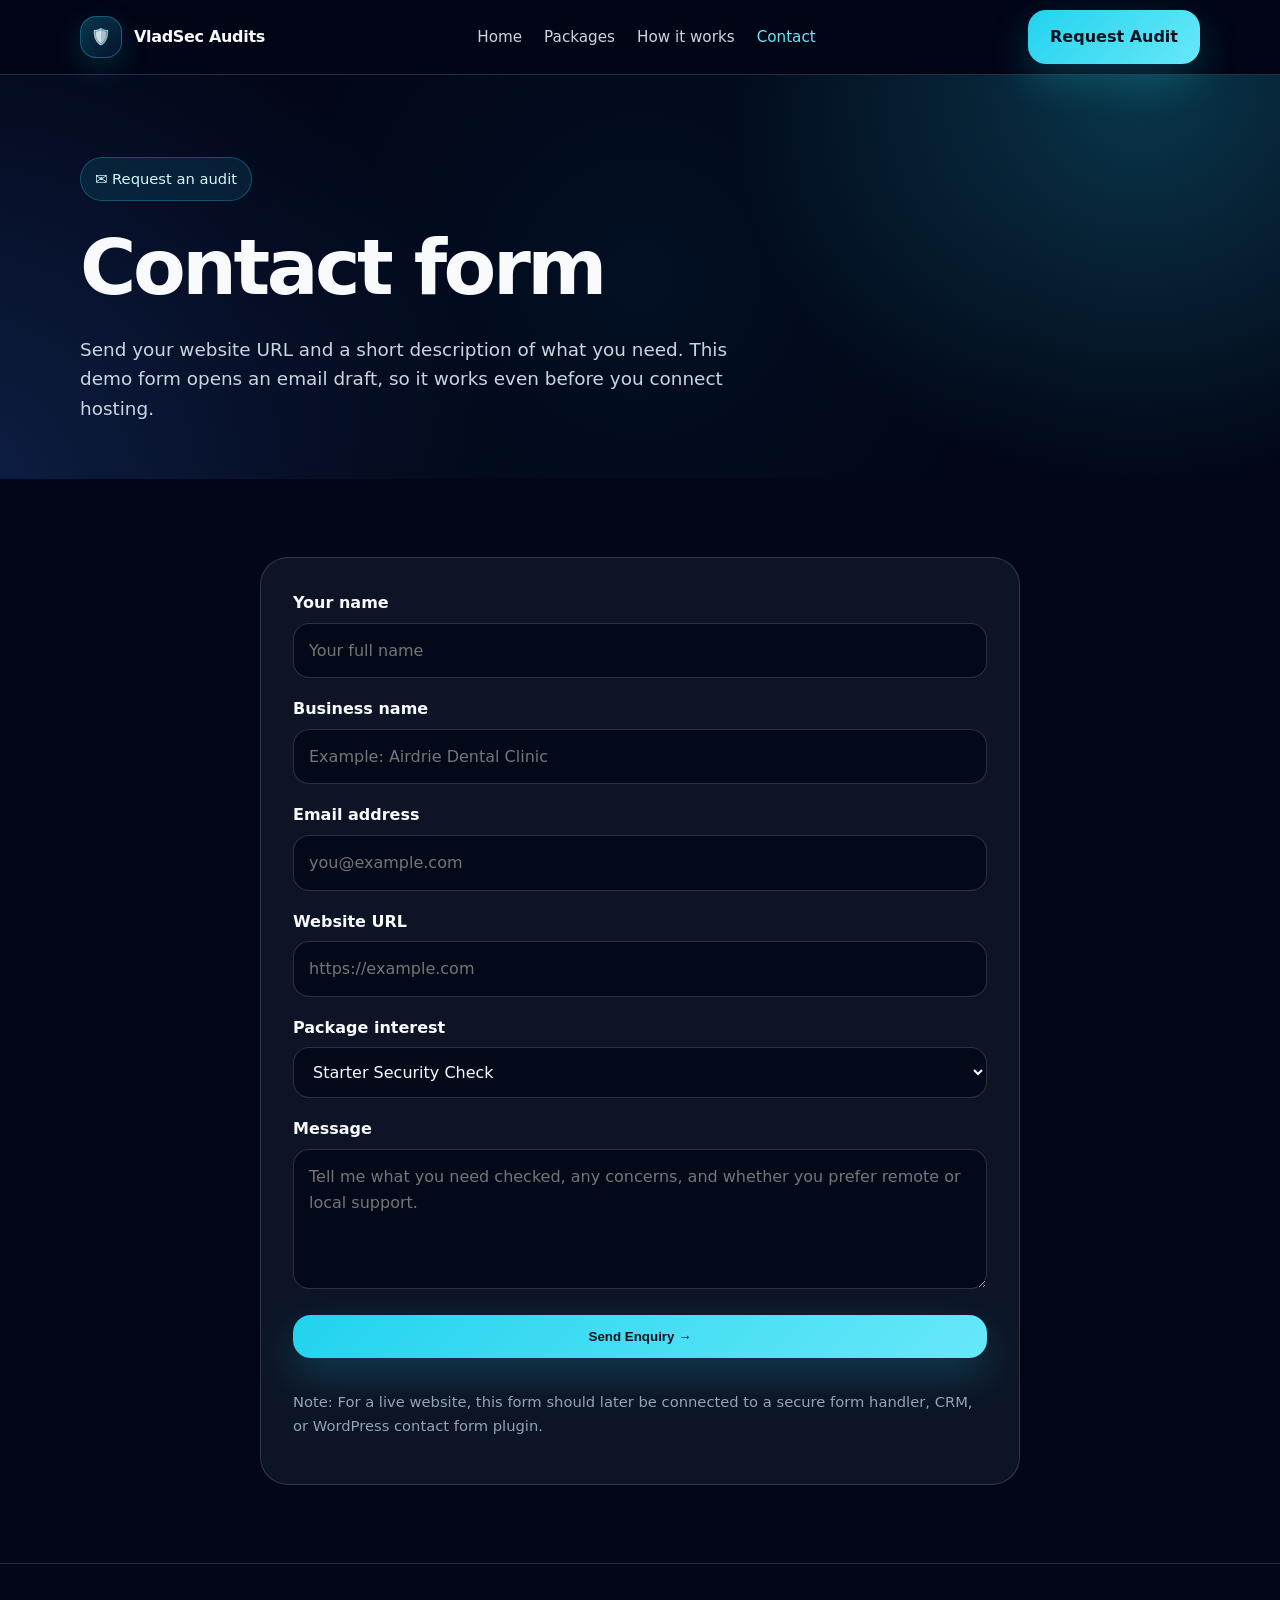
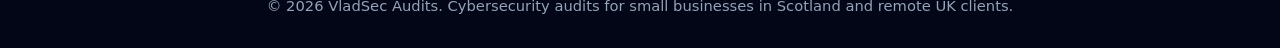
==== contact.html @ 3a075dd9 "Add files via upload" ====
<!DOCTYPE html>
<html lang="en">
<head>
  <meta charset="UTF-8" />
  <meta name="viewport" content="width=device-width, initial-scale=1.0" />
  <title>Contact | VladSec Audits</title>
  <link rel="stylesheet" href="styles.css" />
</head>
<body>
  
<header>
  <div class="container nav">
    <a href="index.html" class="brand">
      <span class="logo">🛡️</span>
      <span>VladSec Audits</span>
    </a>
    <nav class="nav-links">
      <a href="index.html" class="">Home</a>
      <a href="packages.html" class="">Packages</a>
      <a href="process.html" class="">How it works</a>
      <a href="contact.html" class="active">Contact</a>
    </nav>
    <a class="btn btn-primary" href="contact.html">Request Audit</a>
  </div>
</header>

  <main>
    <section class="page-hero">
      <div class="container">
        <div class="badge">✉️ Request an audit</div>
        <h1>Contact form</h1>
        <p>
          Send your website URL and a short description of what you need. This demo form opens an email draft, so it works even before you connect hosting.
        </p>
      </div>
    </section>

    <section>
      <div class="container">
        <div class="form-card">
          <form action="mailto:hello@yourbusiness.co.uk" method="post" enctype="text/plain">
            <div>
              <label for="name">Your name</label>
              <input id="name" name="Name" type="text" placeholder="Your full name" required>
            </div>

            <div>
              <label for="business">Business name</label>
              <input id="business" name="Business" type="text" placeholder="Example: Airdrie Dental Clinic">
            </div>

            <div>
              <label for="email">Email address</label>
              <input id="email" name="Email" type="email" placeholder="you@example.com" required>
            </div>

            <div>
              <label for="website">Website URL</label>
              <input id="website" name="Website" type="url" placeholder="https://example.com">
            </div>

            <div>
              <label for="package">Package interest</label>
              <select id="package" name="Package">
                <option>Starter Security Check</option>
                <option>Business Security Audit</option>
                <option>Advanced Audit</option>
                <option>Not sure yet</option>
              </select>
            </div>

            <div>
              <label for="message">Message</label>
              <textarea id="message" name="Message" placeholder="Tell me what you need checked, any concerns, and whether you prefer remote or local support."></textarea>
            </div>

            <button class="btn btn-primary" type="submit">Send Enquiry →</button>
            <p class="form-note">
              Note: For a live website, this form should later be connected to a secure form handler, CRM, or WordPress contact form plugin.
            </p>
          </form>
        </div>
      </div>
    </section>
  </main>
  
<footer>
  <div class="container">
    © 2026 VladSec Audits. Cybersecurity audits for small businesses in Scotland and remote UK clients.
  </div>
</footer>

</body>
</html>
---- styles.css ----
:root {
  --bg: #020617;
  --panel: #0f172a;
  --panel-2: #111827;
  --text: #f8fafc;
  --muted: #cbd5e1;
  --soft: #94a3b8;
  --cyan: #22d3ee;
  --cyan-2: #67e8f9;
  --border: rgba(148, 163, 184, 0.25);
  --shadow: 0 30px 80px rgba(0, 0, 0, 0.45);
  --radius: 28px;
}

* { box-sizing: border-box; }

html { scroll-behavior: smooth; }

body {
  margin: 0;
  font-family: Inter, ui-sans-serif, system-ui, -apple-system, BlinkMacSystemFont, "Segoe UI", sans-serif;
  background: var(--bg);
  color: var(--text);
  line-height: 1.6;
  overflow-x: hidden;
}

a { color: inherit; text-decoration: none; }

.container {
  width: min(1120px, calc(100% - 40px));
  margin: 0 auto;
}

header {
  position: sticky;
  top: 0;
  z-index: 50;
  backdrop-filter: blur(18px);
  background: rgba(2, 6, 23, 0.88);
  border-bottom: 1px solid var(--border);
}

.nav {
  min-height: 74px;
  display: flex;
  align-items: center;
  justify-content: space-between;
  gap: 24px;
}

.brand {
  display: flex;
  align-items: center;
  gap: 12px;
  font-weight: 800;
  letter-spacing: -0.02em;
  white-space: nowrap;
}

.logo {
  width: 42px;
  height: 42px;
  border-radius: 16px;
  display: grid;
  place-items: center;
  background: linear-gradient(135deg, rgba(34, 211, 238, .25), rgba(59, 130, 246, .1));
  border: 1px solid rgba(34, 211, 238, .35);
  box-shadow: 0 10px 30px rgba(34, 211, 238, .16);
}

.nav-links {
  display: flex;
  align-items: center;
  gap: 22px;
  color: var(--muted);
  font-size: 0.95rem;
}

.nav-links a {
  padding: 8px 0;
}

.nav-links a:hover,
.nav-links a.active { color: var(--cyan-2); }

.btn {
  display: inline-flex;
  align-items: center;
  justify-content: center;
  gap: 10px;
  border: 0;
  border-radius: 18px;
  padding: 14px 22px;
  font-weight: 750;
  cursor: pointer;
  transition: transform .18s ease, box-shadow .18s ease, background .18s ease;
}

.btn:hover { transform: translateY(-2px); }

.btn-primary {
  color: #06111f;
  background: linear-gradient(135deg, var(--cyan), var(--cyan-2));
  box-shadow: 0 16px 40px rgba(34, 211, 238, .22);
}

.btn-ghost {
  color: var(--text);
  border: 1px solid var(--border);
  background: rgba(15, 23, 42, .55);
}

.hero {
  position: relative;
  overflow: hidden;
  padding: 90px 0 80px;
}

.hero::before,
.page-hero::before {
  content: "";
  position: absolute;
  inset: -20%;
  background:
    radial-gradient(circle at 78% 15%, rgba(34, 211, 238, .24), transparent 28%),
    radial-gradient(circle at 12% 88%, rgba(59, 130, 246, .20), transparent 32%),
    radial-gradient(circle at 50% 50%, rgba(14, 165, 233, .06), transparent 42%);
  pointer-events: none;
}

.hero-grid {
  position: relative;
  display: grid;
  grid-template-columns: 1.08fr .92fr;
  gap: 54px;
  align-items: center;
}

.badge {
  display: inline-flex;
  align-items: center;
  gap: 9px;
  padding: 9px 14px;
  border-radius: 999px;
  background: rgba(34, 211, 238, .10);
  border: 1px solid rgba(34, 211, 238, .28);
  color: #cffafe;
  font-size: .92rem;
  margin-bottom: 26px;
}

h1, h2, h3 {
  margin: 0;
  line-height: 1.07;
  letter-spacing: -0.045em;
}

h1 { font-size: clamp(2.6rem, 6vw, 5.3rem); max-width: 780px; }
h2 { font-size: clamp(2rem, 4vw, 3.2rem); }
h3 { font-size: 1.35rem; }

.hero p,
.page-hero p {
  color: var(--muted);
  margin: 26px 0 0;
  font-size: 1.15rem;
  max-width: 680px;
}

.hero-actions {
  margin-top: 34px;
  display: flex;
  flex-wrap: wrap;
  gap: 14px;
}

.hero-card, .card, .price-card, .step-card, .trust-card, .form-card {
  border: 1px solid var(--border);
  background: rgba(15, 23, 42, .72);
  border-radius: var(--radius);
  box-shadow: var(--shadow);
}

.hero-card { padding: 34px; }

.icon-box {
  width: 62px;
  height: 62px;
  border-radius: 22px;
  display: grid;
  place-items: center;
  background: rgba(34, 211, 238, .10);
  border: 1px solid rgba(34, 211, 238, .25);
  font-size: 1.8rem;
}

.check-list {
  margin-top: 26px;
  display: grid;
  gap: 14px;
  color: var(--muted);
}

.check {
  display: flex;
  gap: 12px;
  align-items: flex-start;
}

.check span:first-child {
  color: var(--cyan-2);
  font-weight: 900;
}

section { padding: 78px 0; }

.page-hero {
  position: relative;
  overflow: hidden;
  padding: 82px 0 56px;
}

.page-hero .container { position: relative; }

.section-intro {
  max-width: 760px;
  margin-bottom: 36px;
}

.section-intro p,
.center p {
  color: var(--muted);
  font-size: 1.05rem;
}

.grid-3 {
  display: grid;
  grid-template-columns: repeat(3, 1fr);
  gap: 22px;
}

.card {
  padding: 28px;
  background: rgba(15, 23, 42, .88);
  box-shadow: none;
}

.card .emoji { font-size: 2.1rem; margin-bottom: 18px; }

.card p, .price-card p, .step-card p, .trust-card p {
  color: var(--muted);
  margin: 12px 0 0;
}

.band {
  background: rgba(15, 23, 42, .55);
  border-top: 1px solid rgba(148, 163, 184, .12);
  border-bottom: 1px solid rgba(148, 163, 184, .12);
}

.center { text-align: center; }

.pricing {
  margin-top: 40px;
  display: grid;
  grid-template-columns: repeat(3, 1fr);
  gap: 22px;
  align-items: stretch;
}

.price-card {
  padding: 30px;
  box-shadow: none;
  position: relative;
}

.price-card.featured {
  background: rgba(30, 41, 59, .95);
  border-color: rgba(34, 211, 238, .55);
  transform: translateY(-10px);
}

.pill {
  display: inline-block;
  border-radius: 999px;
  padding: 7px 11px;
  font-size: .78rem;
  font-weight: 800;
  color: #06111f;
  background: var(--cyan-2);
  margin-bottom: 16px;
}

.price {
  color: var(--cyan-2);
  font-size: 2.15rem;
  font-weight: 900;
  letter-spacing: -0.05em;
  margin-top: 10px;
}

.included {
  margin-top: 24px;
  display: grid;
  gap: 12px;
  color: var(--muted);
}

.process-grid {
  margin-top: 36px;
  display: grid;
  grid-template-columns: repeat(4, 1fr);
  gap: 18px;
}

.step-card {
  padding: 24px;
  box-shadow: none;
  background: rgba(15, 23, 42, .88);
}

.number {
  width: 42px;
  height: 42px;
  border-radius: 999px;
  display: grid;
  place-items: center;
  background: var(--cyan-2);
  color: #06111f;
  font-weight: 900;
  margin-bottom: 18px;
}

.trust-grid {
  display: grid;
  grid-template-columns: 1fr 1fr;
  gap: 42px;
  align-items: center;
}

.mini-grid {
  display: grid;
  grid-template-columns: 1fr 1fr;
  gap: 14px;
}

.trust-card {
  padding: 22px;
  box-shadow: none;
  background: rgba(2, 6, 23, .72);
}

.trust-card .emoji { font-size: 1.65rem; margin-bottom: 10px; }

.form-card {
  padding: 32px;
  max-width: 760px;
  margin: 0 auto;
  background: rgba(15, 23, 42, .88);
  box-shadow: none;
}

form { display: grid; gap: 18px; }

label {
  display: block;
  font-weight: 750;
  margin-bottom: 7px;
}

input, select, textarea {
  width: 100%;
  border-radius: 16px;
  border: 1px solid var(--border);
  background: rgba(2, 6, 23, .72);
  color: var(--text);
  padding: 14px 15px;
  font: inherit;
  outline: none;
}

textarea { min-height: 140px; resize: vertical; }

input:focus, select:focus, textarea:focus {
  border-color: rgba(34, 211, 238, .65);
  box-shadow: 0 0 0 4px rgba(34, 211, 238, .10);
}

.form-note { color: var(--soft); font-size: .92rem; }

.cta-box {
  border: 1px solid rgba(34, 211, 238, .28);
  background: linear-gradient(135deg, rgba(34, 211, 238, .12), rgba(15, 23, 42, .65));
  border-radius: var(--radius);
  padding: 32px;
  margin-top: 34px;
}

footer {
  border-top: 1px solid var(--border);
  padding: 30px 0;
  color: var(--soft);
  text-align: center;
  font-size: .92rem;
}

/* Tablet */
@media (max-width: 900px) {
  .hero-grid, .trust-grid { grid-template-columns: 1fr; }
  .grid-3, .pricing, .process-grid { grid-template-columns: 1fr; }
  .price-card.featured { transform: none; }

  .nav {
    flex-wrap: wrap;
    padding: 14px 0;
    gap: 12px;
  }

  .nav-links {
    order: 3;
    width: 100%;
    justify-content: space-between;
    gap: 8px;
    overflow-x: auto;
    padding: 6px 0 2px;
    scrollbar-width: none;
  }

  .nav-links::-webkit-scrollbar {
    display: none;
  }

  .nav-links a {
    flex: 0 0 auto;
    padding: 8px 10px;
    border: 1px solid rgba(148, 163, 184, .18);
    border-radius: 999px;
    background: rgba(15, 23, 42, .55);
    font-size: .9rem;
  }
}

/* Mobile */
@media (max-width: 560px) {
  .container { width: min(100% - 28px, 1120px); }

  .nav {
    align-items: flex-start;
  }

  .brand {
    font-size: 1rem;
  }

  .logo {
    width: 38px;
    height: 38px;
    border-radius: 14px;
  }

  .nav > .btn {
    display: inline-flex;
    padding: 10px 13px;
    border-radius: 14px;
    font-size: .82rem;
  }

  .nav-links {
    justify-content: flex-start;
  }

  .hero {
    padding: 52px 0 58px;
  }

  .page-hero {
    padding: 48px 0 34px;
  }

  h1 {
    font-size: clamp(2.25rem, 12vw, 3.35rem);
    line-height: 1.08;
  }

  h2 {
    font-size: clamp(1.75rem, 8vw, 2.45rem);
  }

  .hero p,
  .page-hero p {
    font-size: 1rem;
  }

  .badge {
    font-size: .9rem;
    border-radius: 22px;
  }

  .hero-card, .form-card, .cta-box {
    padding: 24px;
  }

  .mini-grid { grid-template-columns: 1fr; }

  .hero-actions {
    flex-direction: column;
  }

  .hero-actions .btn {
    width: 100%;
  }

  section {
    padding: 54px 0;
  }

  .price-card, .card, .step-card {
    padding: 24px;
  }
}
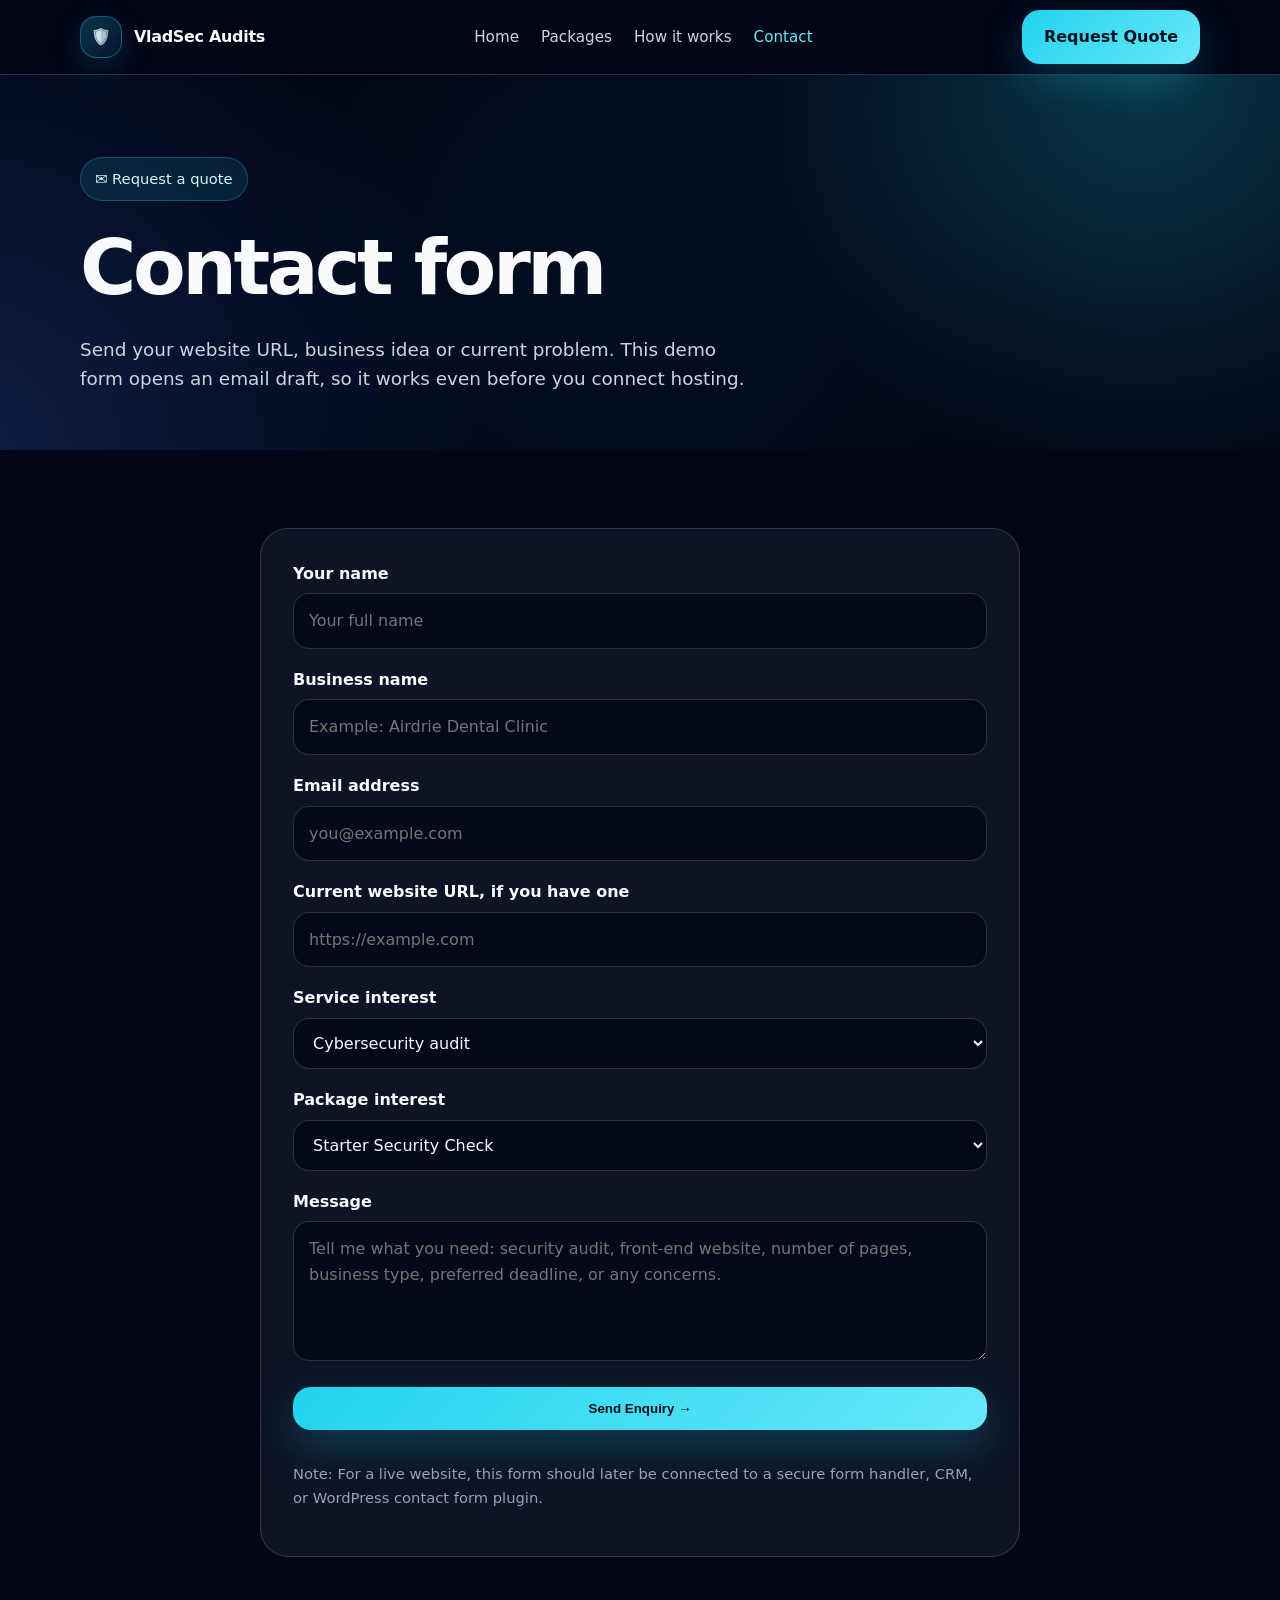
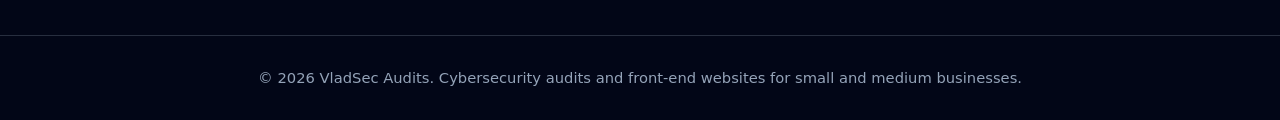
==== commit 90f1254c: "Add files via upload" ====
--- a/contact.html
+++ b/contact.html
@@ -20,17 +20,17 @@
       <a href="process.html" class="">How it works</a>
       <a href="contact.html" class="active">Contact</a>
     </nav>
-    <a class="btn btn-primary" href="contact.html">Request Audit</a>
+    <a class="btn btn-primary" href="contact.html">Request Quote</a>
   </div>
 </header>
 
   <main>
     <section class="page-hero">
       <div class="container">
-        <div class="badge">✉️ Request an audit</div>
+        <div class="badge">✉️ Request a quote</div>
         <h1>Contact form</h1>
         <p>
-          Send your website URL and a short description of what you need. This demo form opens an email draft, so it works even before you connect hosting.
+          Send your website URL, business idea or current problem. This demo form opens an email draft, so it works even before you connect hosting.
         </p>
       </div>
     </section>
@@ -55,8 +55,18 @@
             </div>
 
             <div>
-              <label for="website">Website URL</label>
+              <label for="website">Current website URL, if you have one</label>
               <input id="website" name="Website" type="url" placeholder="https://example.com">
+            </div>
+
+            <div>
+              <label for="service">Service interest</label>
+              <select id="service" name="Service">
+                <option>Cybersecurity audit</option>
+                <option>Front-end website creation</option>
+                <option>Website + security check</option>
+                <option>Not sure yet</option>
+              </select>
             </div>
 
             <div>
@@ -65,13 +75,16 @@
                 <option>Starter Security Check</option>
                 <option>Business Security Audit</option>
                 <option>Advanced Audit</option>
+                <option>Starter Website</option>
+                <option>Business Website</option>
+                <option>Website + Security Check</option>
                 <option>Not sure yet</option>
               </select>
             </div>
 
             <div>
               <label for="message">Message</label>
-              <textarea id="message" name="Message" placeholder="Tell me what you need checked, any concerns, and whether you prefer remote or local support."></textarea>
+              <textarea id="message" name="Message" placeholder="Tell me what you need: security audit, front-end website, number of pages, business type, preferred deadline, or any concerns."></textarea>
             </div>
 
             <button class="btn btn-primary" type="submit">Send Enquiry →</button>
@@ -86,7 +99,7 @@
   
 <footer>
   <div class="container">
-    © 2026 VladSec Audits. Cybersecurity audits for small businesses in Scotland and remote UK clients.
+    © 2026 VladSec Audits. Cybersecurity audits and front-end websites for small and medium businesses.
   </div>
 </footer>
 
--- a/styles.css
+++ b/styles.css
@@ -520,3 +520,21 @@
     padding: 24px;
   }
 }
+
+
+.grid-2 {
+  display: grid;
+  grid-template-columns: repeat(2, 1fr);
+  gap: 22px;
+}
+.notice {
+  border: 1px solid rgba(34, 211, 238, .28);
+  background: rgba(34, 211, 238, .08);
+  color: var(--muted);
+  border-radius: 22px;
+  padding: 18px 20px;
+  margin-top: 28px;
+}
+@media (max-width: 900px) {
+  .grid-2 { grid-template-columns: 1fr; }
+}
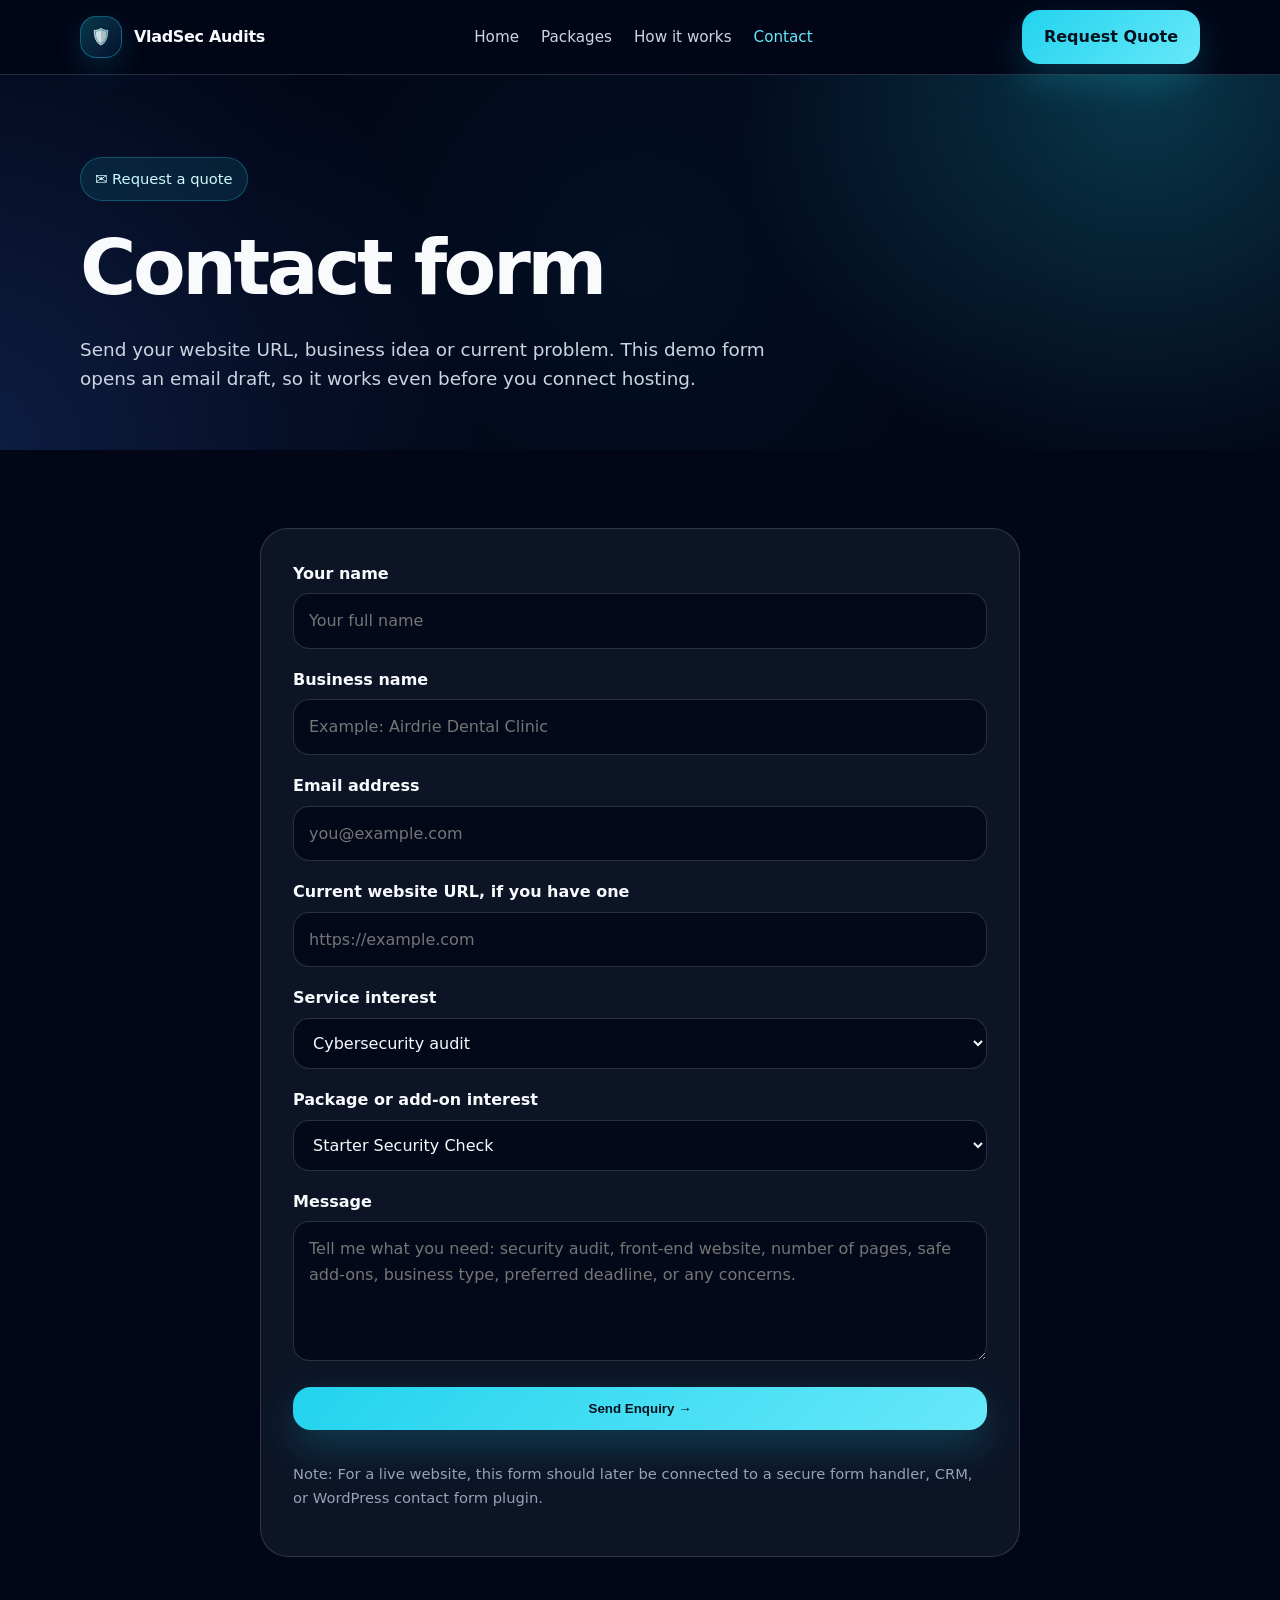
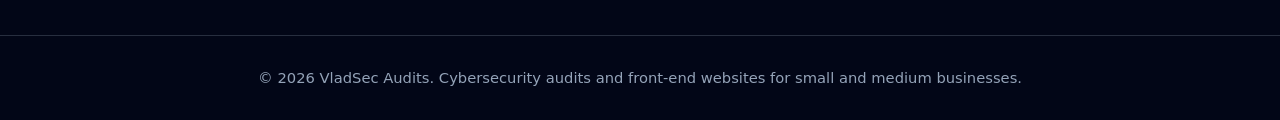
==== commit 62204299: "Add files via upload" ====
--- a/contact.html
+++ b/contact.html
@@ -7,8 +7,7 @@
   <link rel="stylesheet" href="styles.css" />
 </head>
 <body>
-  
-<header>
+  <header>
   <div class="container nav">
     <a href="index.html" class="brand">
       <span class="logo">🛡️</span>
@@ -65,26 +64,35 @@
                 <option>Cybersecurity audit</option>
                 <option>Front-end website creation</option>
                 <option>Website + security check</option>
+                <option>Safe website add-ons</option>
                 <option>Not sure yet</option>
               </select>
             </div>
 
             <div>
-              <label for="package">Package interest</label>
-              <select id="package" name="Package">
+              <label for="package">Package or add-on interest</label>
+              <select id="package" name="Package or add-on">
                 <option>Starter Security Check</option>
                 <option>Business Security Audit</option>
                 <option>Advanced Audit</option>
                 <option>Starter Website</option>
                 <option>Business Website</option>
                 <option>Website + Security Check</option>
+                <option>Secure contact form setup</option>
+                <option>Booking link/embed setup</option>
+                <option>Newsletter signup integration</option>
+                <option>Analytics/Search Console setup</option>
+                <option>Payment link/button setup</option>
+                <option>Extra page</option>
+                <option>Copywriting help</option>
+                <option>Basic launch security check</option>
                 <option>Not sure yet</option>
               </select>
             </div>
 
             <div>
               <label for="message">Message</label>
-              <textarea id="message" name="Message" placeholder="Tell me what you need: security audit, front-end website, number of pages, business type, preferred deadline, or any concerns."></textarea>
+              <textarea id="message" name="Message" placeholder="Tell me what you need: security audit, front-end website, number of pages, safe add-ons, business type, preferred deadline, or any concerns."></textarea>
             </div>
 
             <button class="btn btn-primary" type="submit">Send Enquiry →</button>
@@ -96,8 +104,7 @@
       </div>
     </section>
   </main>
-  
-<footer>
+  <footer>
   <div class="container">
     © 2026 VladSec Audits. Cybersecurity audits and front-end websites for small and medium businesses.
   </div>
--- a/styles.css
+++ b/styles.css
@@ -1,4 +1,3 @@
-
 :root {
   --bg: #020617;
   --panel: #0f172a;
@@ -78,9 +77,7 @@
   font-size: 0.95rem;
 }
 
-.nav-links a {
-  padding: 8px 0;
-}
+.nav-links a { padding: 8px 0; }
 
 .nav-links a:hover,
 .nav-links a.active { color: var(--cyan-2); }
@@ -157,7 +154,7 @@
   letter-spacing: -0.045em;
 }
 
-h1 { font-size: clamp(2.6rem, 6vw, 5.3rem); max-width: 780px; }
+h1 { font-size: clamp(2.55rem, 6vw, 5.15rem); max-width: 820px; }
 h2 { font-size: clamp(2rem, 4vw, 3.2rem); }
 h3 { font-size: 1.35rem; }
 
@@ -166,7 +163,7 @@
   color: var(--muted);
   margin: 26px 0 0;
   font-size: 1.15rem;
-  max-width: 680px;
+  max-width: 720px;
 }
 
 .hero-actions {
@@ -176,7 +173,7 @@
   gap: 14px;
 }
 
-.hero-card, .card, .price-card, .step-card, .trust-card, .form-card {
+.hero-card, .card, .price-card, .step-card, .trust-card, .form-card, .addon-card {
   border: 1px solid var(--border);
   background: rgba(15, 23, 42, .72);
   border-radius: var(--radius);
@@ -225,7 +222,7 @@
 .page-hero .container { position: relative; }
 
 .section-intro {
-  max-width: 760px;
+  max-width: 820px;
   margin-bottom: 36px;
 }
 
@@ -233,6 +230,12 @@
 .center p {
   color: var(--muted);
   font-size: 1.05rem;
+}
+
+.grid-2 {
+  display: grid;
+  grid-template-columns: repeat(2, 1fr);
+  gap: 22px;
 }
 
 .grid-3 {
@@ -249,7 +252,7 @@
 
 .card .emoji { font-size: 2.1rem; margin-bottom: 18px; }
 
-.card p, .price-card p, .step-card p, .trust-card p {
+.card p, .price-card p, .step-card p, .trust-card p, .addon-card p {
   color: var(--muted);
   margin: 12px 0 0;
 }
@@ -308,6 +311,26 @@
   color: var(--muted);
 }
 
+.addon-grid {
+  display: grid;
+  grid-template-columns: repeat(4, 1fr);
+  gap: 18px;
+  margin-top: 34px;
+}
+
+.addon-card {
+  padding: 22px;
+  box-shadow: none;
+  background: rgba(2, 6, 23, .55);
+}
+
+.addon-price {
+  color: var(--cyan-2);
+  font-size: 1.35rem;
+  font-weight: 900;
+  margin-top: 10px;
+}
+
 .process-grid {
   margin-top: 36px;
   display: grid;
@@ -353,6 +376,15 @@
 }
 
 .trust-card .emoji { font-size: 1.65rem; margin-bottom: 10px; }
+
+.notice {
+  border: 1px solid rgba(34, 211, 238, .28);
+  background: rgba(34, 211, 238, .08);
+  color: var(--muted);
+  border-radius: 22px;
+  padding: 18px 20px;
+  margin-top: 28px;
+}
 
 .form-card {
   padding: 32px;
@@ -409,7 +441,7 @@
 /* Tablet */
 @media (max-width: 900px) {
   .hero-grid, .trust-grid { grid-template-columns: 1fr; }
-  .grid-3, .pricing, .process-grid { grid-template-columns: 1fr; }
+  .grid-2, .grid-3, .pricing, .process-grid, .addon-grid { grid-template-columns: 1fr; }
   .price-card.featured { transform: none; }
 
   .nav {
@@ -428,9 +460,7 @@
     scrollbar-width: none;
   }
 
-  .nav-links::-webkit-scrollbar {
-    display: none;
-  }
+  .nav-links::-webkit-scrollbar { display: none; }
 
   .nav-links a {
     flex: 0 0 auto;
@@ -446,13 +476,9 @@
 @media (max-width: 560px) {
   .container { width: min(100% - 28px, 1120px); }
 
-  .nav {
-    align-items: flex-start;
-  }
-
-  .brand {
-    font-size: 1rem;
-  }
+  .nav { align-items: flex-start; }
+
+  .brand { font-size: 1rem; }
 
   .logo {
     width: 38px;
@@ -467,74 +493,34 @@
     font-size: .82rem;
   }
 
-  .nav-links {
-    justify-content: flex-start;
-  }
-
-  .hero {
-    padding: 52px 0 58px;
-  }
-
-  .page-hero {
-    padding: 48px 0 34px;
-  }
+  .nav-links { justify-content: flex-start; }
+
+  .hero { padding: 52px 0 58px; }
+  .page-hero { padding: 48px 0 34px; }
 
   h1 {
     font-size: clamp(2.25rem, 12vw, 3.35rem);
     line-height: 1.08;
   }
 
-  h2 {
-    font-size: clamp(1.75rem, 8vw, 2.45rem);
-  }
-
-  .hero p,
-  .page-hero p {
-    font-size: 1rem;
-  }
+  h2 { font-size: clamp(1.75rem, 8vw, 2.45rem); }
+
+  .hero p, .page-hero p { font-size: 1rem; }
 
   .badge {
     font-size: .9rem;
     border-radius: 22px;
   }
 
-  .hero-card, .form-card, .cta-box {
-    padding: 24px;
-  }
+  .hero-card, .form-card, .cta-box { padding: 24px; }
 
   .mini-grid { grid-template-columns: 1fr; }
 
-  .hero-actions {
-    flex-direction: column;
-  }
-
-  .hero-actions .btn {
-    width: 100%;
-  }
-
-  section {
-    padding: 54px 0;
-  }
-
-  .price-card, .card, .step-card {
-    padding: 24px;
-  }
-}
-
-
-.grid-2 {
-  display: grid;
-  grid-template-columns: repeat(2, 1fr);
-  gap: 22px;
-}
-.notice {
-  border: 1px solid rgba(34, 211, 238, .28);
-  background: rgba(34, 211, 238, .08);
-  color: var(--muted);
-  border-radius: 22px;
-  padding: 18px 20px;
-  margin-top: 28px;
-}
-@media (max-width: 900px) {
-  .grid-2 { grid-template-columns: 1fr; }
-}
+  .hero-actions { flex-direction: column; }
+
+  .hero-actions .btn { width: 100%; }
+
+  section { padding: 54px 0; }
+
+  .price-card, .card, .step-card, .addon-card { padding: 24px; }
+}
